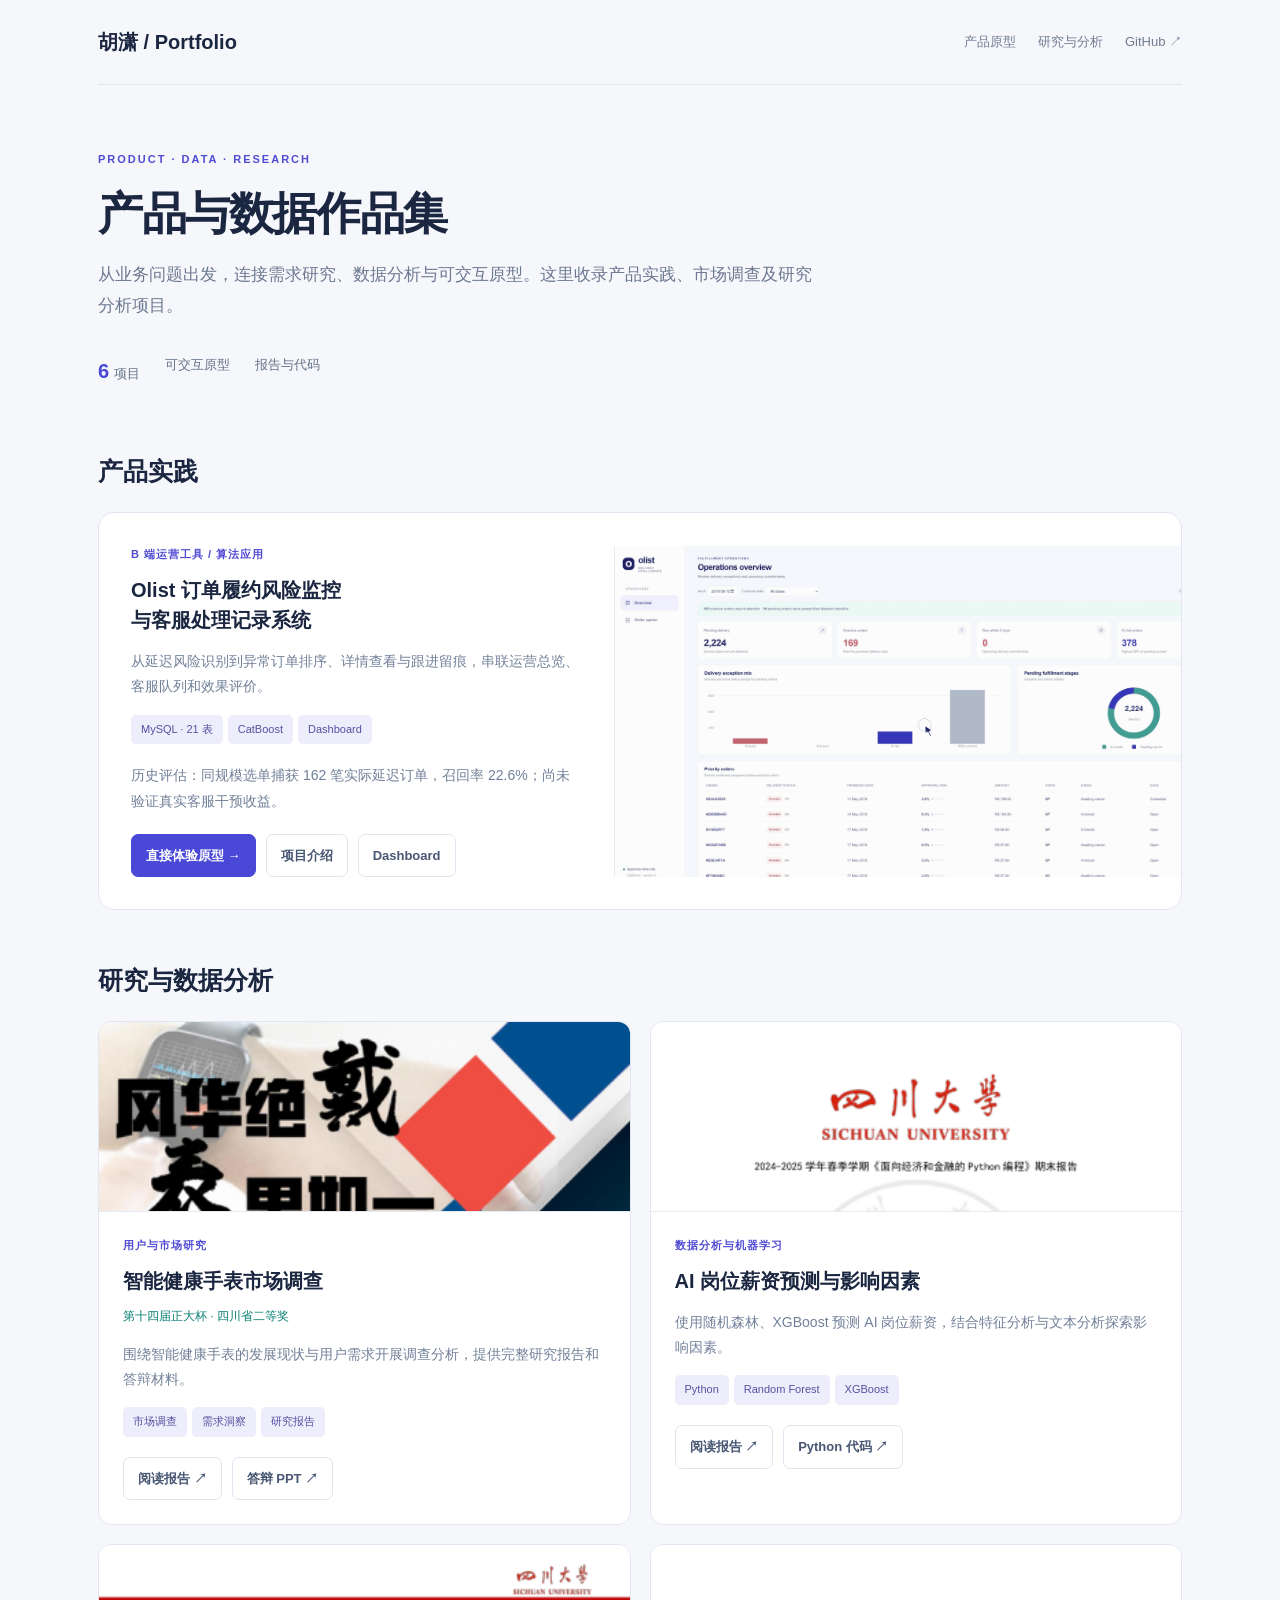
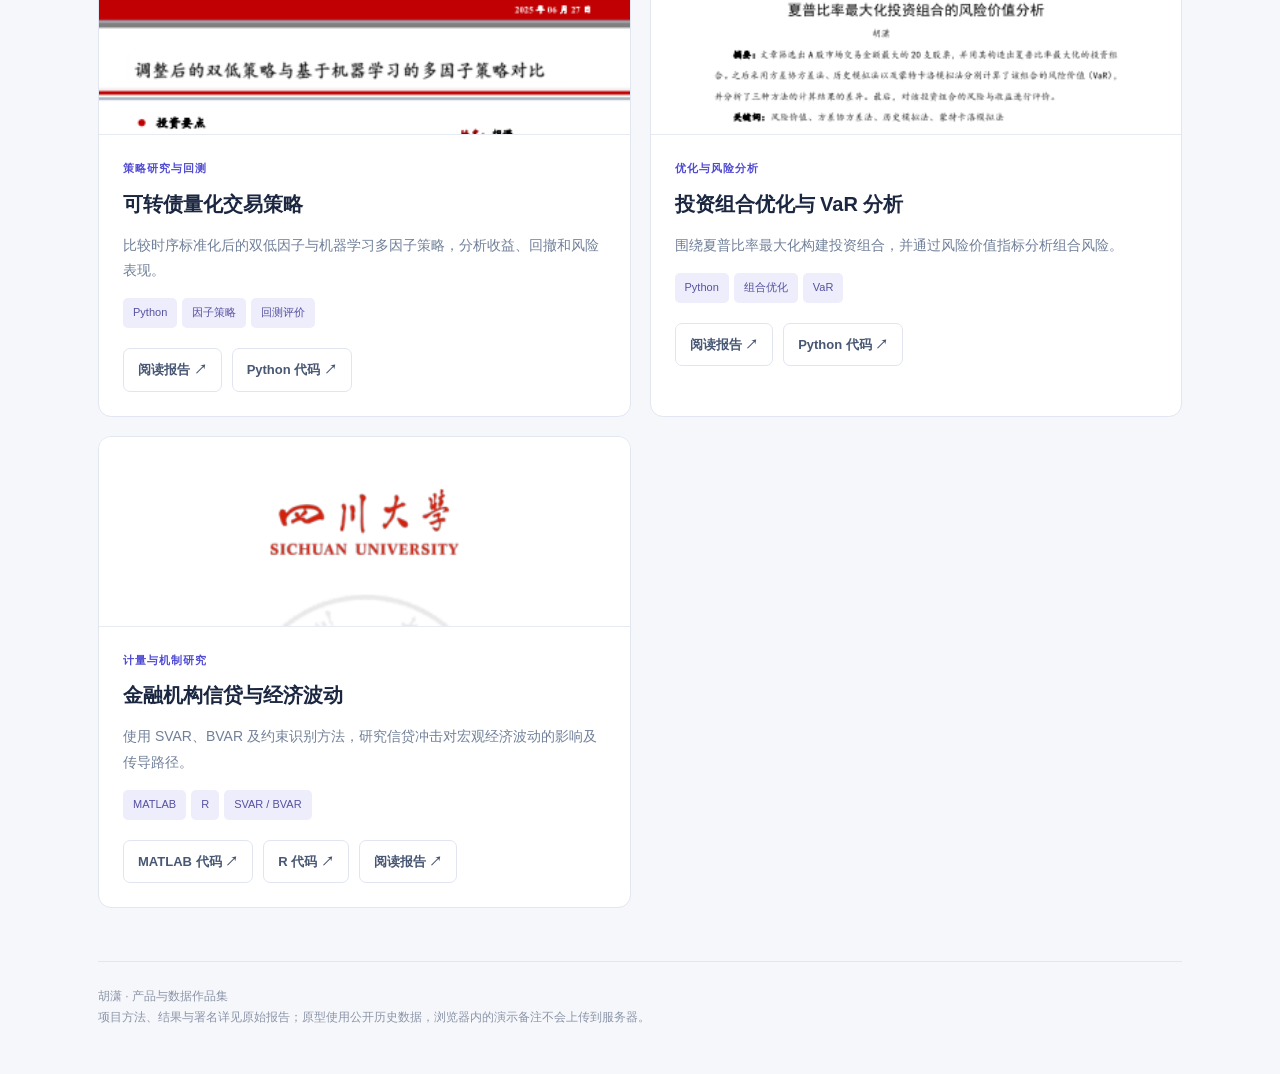
==== index.html @ c1d5568f "Publish product and data portfolio with interactive Olist prototype" ====
<!doctype html><html lang="zh-CN"><head><meta charset="utf-8"><meta name="viewport" content="width=device-width,initial-scale=1"><meta name="description" content="胡潇的产品与数据作品集：Olist 履约监控原型、用户研究、机器学习、策略分析与计量研究。"><title>胡潇｜产品与数据作品集</title><style>*{box-sizing:border-box}html{scroll-behavior:smooth}body{margin:0;background:#f6f7fb;color:#1b2640;font:15px/1.8 -apple-system,BlinkMacSystemFont,"Segoe UI","Microsoft YaHei",sans-serif}a{color:inherit;text-decoration:none}.wrap{max-width:1140px;margin:auto;padding:0 28px}.top{display:flex;justify-content:space-between;align-items:center;padding:24px 0;border-bottom:1px solid #e1e6f1}.brand{font-weight:750;font-size:20px}.top nav{display:flex;gap:22px;font-size:13px;color:#707c92}.hero{padding:65px 0 40px}.eyebrow{color:#504bd3;font-size:11px;letter-spacing:2px;font-weight:750}h1{font-size:45px;line-height:1.3;letter-spacing:-1.4px;margin:15px 0}.hero p{color:#6d7991;max-width:730px;font-size:17px}.pill{font-size:11px;padding:5px 10px;background:#ededfb;border-radius:5px;color:#5751a1;display:inline-block;margin:0 5px 5px 0}.section{padding:20px 0 28px}h2{font-size:25px;margin:0 0 18px}h3{font-size:20px;line-height:1.5;margin:10px 0}.featured{background:white;border:1px solid #e2e6f1;border-radius:16px;overflow:hidden;display:grid;grid-template-columns:1fr 1.1fr;align-items:center}.featured .text{padding:32px}.featured p,.card p{color:#718099;font-size:14px}.featured img{width:100%;display:block;border-left:1px solid #e8ebf2}.actions{display:flex;gap:10px;flex-wrap:wrap;margin-top:20px}.button{display:inline-block;padding:9px 14px;font-size:13px;border-radius:7px;border:1px solid #e1e5ef;background:#fff;color:#485773;font-weight:600}.primary{background:#4a49d7;border-color:#4a49d7;color:white}.button:hover{filter:brightness(.96)}.grid{display:grid;grid-template-columns:repeat(2,1fr);gap:19px}.card{background:white;border:1px solid #e2e6f1;border-radius:13px;overflow:hidden;display:flex;flex-direction:column}.card .body{padding:24px;flex:1}.cover{height:190px;background:#eef0f7;overflow:hidden;border-bottom:1px solid #e6eaf2}.cover img{width:100%;height:100%;object-fit:cover;object-position:top;display:block}.category{font-size:11px;color:#504bd3;font-weight:700;letter-spacing:1px}.award{font-size:12px;color:#087f75}.card .actions{margin-top:15px}.fine{color:#8b95a8;font-size:12px}footer{border-top:1px solid #e1e6f1;margin-top:25px;padding:24px 0 45px;color:#8b95a8;font-size:12px}.project-count{display:flex;gap:25px;color:#647188;font-size:13px;padding-top:15px}.project-count b{color:#4a49d7;font-size:20px;margin-right:5px}@media(max-width:800px){h1{font-size:33px}.hero{padding-top:35px}.featured,.grid{grid-template-columns:1fr}.featured img{border-left:0;border-top:1px solid #e8ebf2}.wrap{padding:0 20px}.featured .text{padding:24px}.cover{height:170px}.top nav{gap:12px}}</style></head><body><div class="wrap"><header class="top"><a class="brand" href="index.html">胡潇 / Portfolio</a><nav><a href="#product">产品原型</a><a href="#research">研究与分析</a><a href="https://github.com/huxiao4118-sudo/product-portfolio">GitHub ↗</a></nav></header><section class="hero"><div class="eyebrow">PRODUCT · DATA · RESEARCH</div><h1>产品与数据作品集</h1><p>从业务问题出发，连接需求研究、数据分析与可交互原型。这里收录产品实践、市场调查及研究分析项目。</p><div class="project-count"><span><b>6</b>项目</span><span>可交互原型</span><span>报告与代码</span></div></section><section class="section" id="product"><h2>产品实践</h2><article class="featured"><div class="text"><div class="category">B 端运营工具 / 算法应用</div><h3>Olist 订单履约风险监控<br>与客服处理记录系统</h3><p>从延迟风险识别到异常订单排序、详情查看与跟进留痕，串联运营总览、客服队列和效果评价。</p><span class="pill">MySQL · 21 表</span><span class="pill">CatBoost</span><span class="pill">Dashboard</span><p class="fine">历史评估：同规模选单捕获 162 笔实际延迟订单，召回率 22.6%；尚未验证真实客服干预收益。</p><div class="actions"><a class="button primary" href="projects/olist/offline_site/operations.html">直接体验原型 →</a><a class="button" href="projects/olist/index.html">项目介绍</a><a class="button" href="projects/olist/offline_site/dashboard.html">Dashboard</a></div></div><a href="projects/olist/offline_site/operations.html"><img src="projects/olist/demos/02_Overview_OrderQueue_HD.gif" alt="Olist 运营总览与客服订单队列演示"></a></article></section><section class="section" id="research"><h2>研究与数据分析</h2><div class="grid"><article class="card"><a class="cover" href="projects/market-research/report.pdf"><img src="projects/market-research/cover.png" alt="智能健康手表市场调查报告封面" loading="lazy"></a><div class="body"><div class="category">用户与市场研究</div><h3>智能健康手表市场调查</h3><div class="award">第十四届正大杯 · 四川省二等奖</div><p>围绕智能健康手表的发展现状与用户需求开展调查分析，提供完整研究报告和答辩材料。</p><span class="pill">市场调查</span><span class="pill">需求洞察</span><span class="pill">研究报告</span><div class="actions"><a class="button" href="projects/market-research/report.pdf">阅读报告 ↗</a><a class="button" href="projects/market-research/presentation.pptx" download>答辩 PPT ↗</a></div></div></article><article class="card"><a class="cover" href="projects/ai-salary/report.pdf"><img src="projects/ai-salary/cover.png" alt="AI 岗位薪资预测与影响因素报告封面" loading="lazy"></a><div class="body"><div class="category">数据分析与机器学习</div><h3>AI 岗位薪资预测与影响因素</h3><p>使用随机森林、XGBoost 预测 AI 岗位薪资，结合特征分析与文本分析探索影响因素。</p><span class="pill">Python</span><span class="pill">Random Forest</span><span class="pill">XGBoost</span><div class="actions"><a class="button" href="projects/ai-salary/report.pdf">阅读报告 ↗</a><a class="button" href="projects/ai-salary/analysis.py" download>Python 代码 ↗</a></div></div></article><article class="card"><a class="cover" href="projects/convertible-bonds/report.pdf"><img src="projects/convertible-bonds/cover.png" alt="可转债量化交易策略报告封面" loading="lazy"></a><div class="body"><div class="category">策略研究与回测</div><h3>可转债量化交易策略</h3><p>比较时序标准化后的双低因子与机器学习多因子策略，分析收益、回撤和风险表现。</p><span class="pill">Python</span><span class="pill">因子策略</span><span class="pill">回测评价</span><div class="actions"><a class="button" href="projects/convertible-bonds/report.pdf">阅读报告 ↗</a><a class="button" href="projects/convertible-bonds/analysis.py" download>Python 代码 ↗</a></div></div></article><article class="card"><a class="cover" href="projects/portfolio-var/report.pdf"><img src="projects/portfolio-var/cover.png" alt="投资组合优化与 VaR 分析报告封面" loading="lazy"></a><div class="body"><div class="category">优化与风险分析</div><h3>投资组合优化与 VaR 分析</h3><p>围绕夏普比率最大化构建投资组合，并通过风险价值指标分析组合风险。</p><span class="pill">Python</span><span class="pill">组合优化</span><span class="pill">VaR</span><div class="actions"><a class="button" href="projects/portfolio-var/report.pdf">阅读报告 ↗</a><a class="button" href="projects/portfolio-var/analysis.py" download>Python 代码 ↗</a></div></div></article><article class="card"><a class="cover" href="projects/credit-research/report.pdf"><img src="projects/credit-research/cover.png" alt="金融机构信贷与经济波动报告封面" loading="lazy"></a><div class="body"><div class="category">计量与机制研究</div><h3>金融机构信贷与经济波动</h3><p>使用 SVAR、BVAR 及约束识别方法，研究信贷冲击对宏观经济波动的影响及传导路径。</p><span class="pill">MATLAB</span><span class="pill">R</span><span class="pill">SVAR / BVAR</span><div class="actions"><a class="button" href="projects/credit-research/analysis.m" download>MATLAB 代码 ↗</a><a class="button" href="projects/credit-research/analysis.r" download>R 代码 ↗</a><a class="button" href="projects/credit-research/report.pdf">阅读报告 ↗</a></div></div></article></div></section><footer>胡潇 · 产品与数据作品集<br>项目方法、结果与署名详见原始报告；原型使用公开历史数据，浏览器内的演示备注不会上传到服务器。</footer></div></body></html>
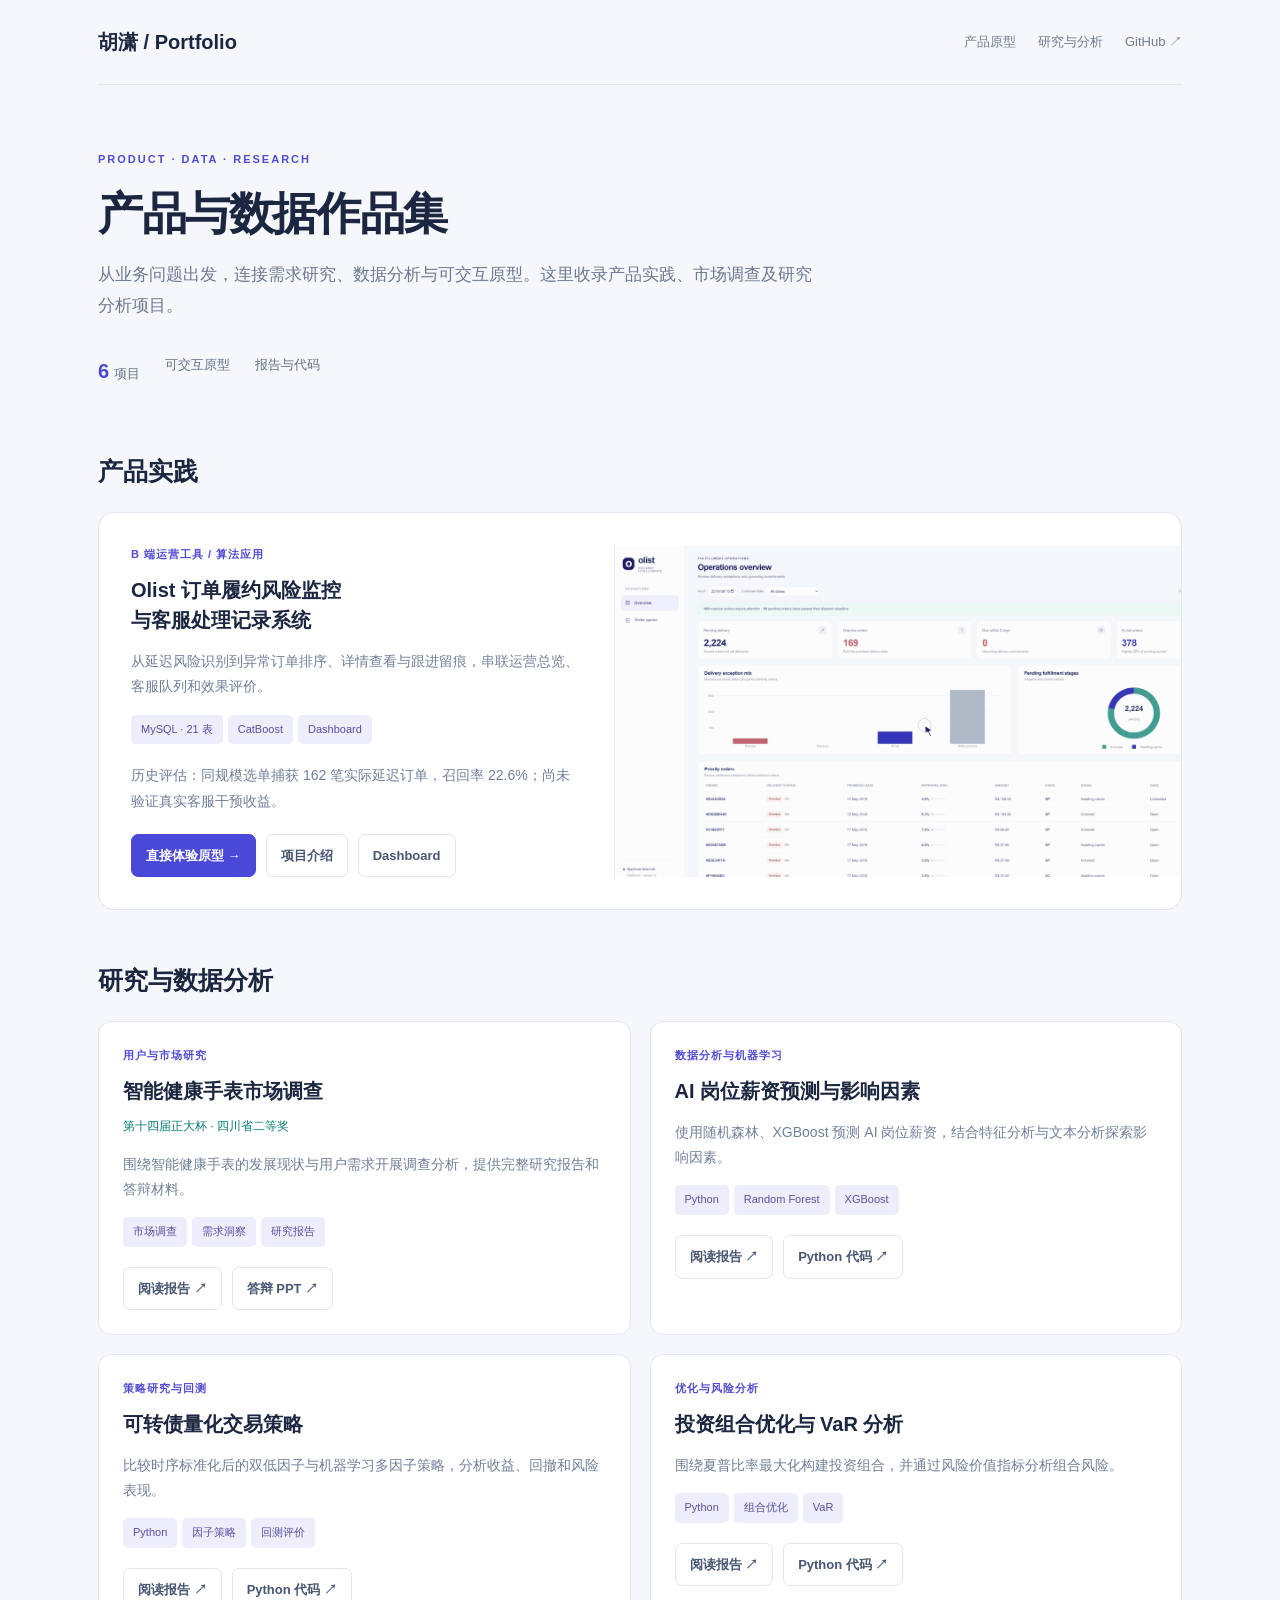
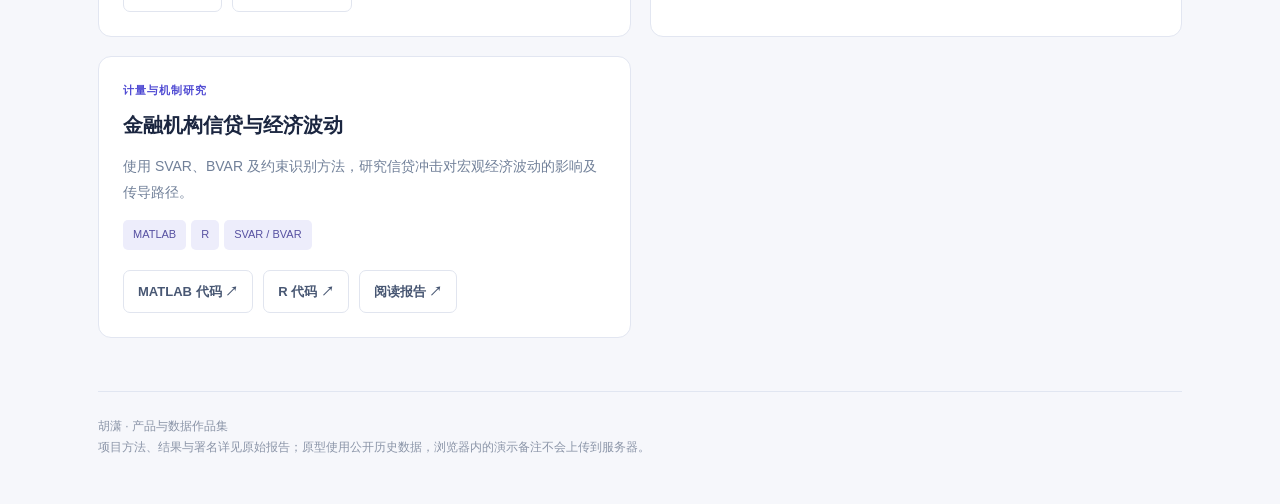
==== commit 6db5ab5a: "Remove report cover thumbnails from portfolio" ====
--- a/index.html
+++ b/index.html
@@ -1 +1 @@
-<!doctype html><html lang="zh-CN"><head><meta charset="utf-8"><meta name="viewport" content="width=device-width,initial-scale=1"><meta name="description" content="胡潇的产品与数据作品集：Olist 履约监控原型、用户研究、机器学习、策略分析与计量研究。"><title>胡潇｜产品与数据作品集</title><style>*{box-sizing:border-box}html{scroll-behavior:smooth}body{margin:0;background:#f6f7fb;color:#1b2640;font:15px/1.8 -apple-system,BlinkMacSystemFont,"Segoe UI","Microsoft YaHei",sans-serif}a{color:inherit;text-decoration:none}.wrap{max-width:1140px;margin:auto;padding:0 28px}.top{display:flex;justify-content:space-between;align-items:center;padding:24px 0;border-bottom:1px solid #e1e6f1}.brand{font-weight:750;font-size:20px}.top nav{display:flex;gap:22px;font-size:13px;color:#707c92}.hero{padding:65px 0 40px}.eyebrow{color:#504bd3;font-size:11px;letter-spacing:2px;font-weight:750}h1{font-size:45px;line-height:1.3;letter-spacing:-1.4px;margin:15px 0}.hero p{color:#6d7991;max-width:730px;font-size:17px}.pill{font-size:11px;padding:5px 10px;background:#ededfb;border-radius:5px;color:#5751a1;display:inline-block;margin:0 5px 5px 0}.section{padding:20px 0 28px}h2{font-size:25px;margin:0 0 18px}h3{font-size:20px;line-height:1.5;margin:10px 0}.featured{background:white;border:1px solid #e2e6f1;border-radius:16px;overflow:hidden;display:grid;grid-template-columns:1fr 1.1fr;align-items:center}.featured .text{padding:32px}.featured p,.card p{color:#718099;font-size:14px}.featured img{width:100%;display:block;border-left:1px solid #e8ebf2}.actions{display:flex;gap:10px;flex-wrap:wrap;margin-top:20px}.button{display:inline-block;padding:9px 14px;font-size:13px;border-radius:7px;border:1px solid #e1e5ef;background:#fff;color:#485773;font-weight:600}.primary{background:#4a49d7;border-color:#4a49d7;color:white}.button:hover{filter:brightness(.96)}.grid{display:grid;grid-template-columns:repeat(2,1fr);gap:19px}.card{background:white;border:1px solid #e2e6f1;border-radius:13px;overflow:hidden;display:flex;flex-direction:column}.card .body{padding:24px;flex:1}.cover{height:190px;background:#eef0f7;overflow:hidden;border-bottom:1px solid #e6eaf2}.cover img{width:100%;height:100%;object-fit:cover;object-position:top;display:block}.category{font-size:11px;color:#504bd3;font-weight:700;letter-spacing:1px}.award{font-size:12px;color:#087f75}.card .actions{margin-top:15px}.fine{color:#8b95a8;font-size:12px}footer{border-top:1px solid #e1e6f1;margin-top:25px;padding:24px 0 45px;color:#8b95a8;font-size:12px}.project-count{display:flex;gap:25px;color:#647188;font-size:13px;padding-top:15px}.project-count b{color:#4a49d7;font-size:20px;margin-right:5px}@media(max-width:800px){h1{font-size:33px}.hero{padding-top:35px}.featured,.grid{grid-template-columns:1fr}.featured img{border-left:0;border-top:1px solid #e8ebf2}.wrap{padding:0 20px}.featured .text{padding:24px}.cover{height:170px}.top nav{gap:12px}}</style></head><body><div class="wrap"><header class="top"><a class="brand" href="index.html">胡潇 / Portfolio</a><nav><a href="#product">产品原型</a><a href="#research">研究与分析</a><a href="https://github.com/huxiao4118-sudo/product-portfolio">GitHub ↗</a></nav></header><section class="hero"><div class="eyebrow">PRODUCT · DATA · RESEARCH</div><h1>产品与数据作品集</h1><p>从业务问题出发，连接需求研究、数据分析与可交互原型。这里收录产品实践、市场调查及研究分析项目。</p><div class="project-count"><span><b>6</b>项目</span><span>可交互原型</span><span>报告与代码</span></div></section><section class="section" id="product"><h2>产品实践</h2><article class="featured"><div class="text"><div class="category">B 端运营工具 / 算法应用</div><h3>Olist 订单履约风险监控<br>与客服处理记录系统</h3><p>从延迟风险识别到异常订单排序、详情查看与跟进留痕，串联运营总览、客服队列和效果评价。</p><span class="pill">MySQL · 21 表</span><span class="pill">CatBoost</span><span class="pill">Dashboard</span><p class="fine">历史评估：同规模选单捕获 162 笔实际延迟订单，召回率 22.6%；尚未验证真实客服干预收益。</p><div class="actions"><a class="button primary" href="projects/olist/offline_site/operations.html">直接体验原型 →</a><a class="button" href="projects/olist/index.html">项目介绍</a><a class="button" href="projects/olist/offline_site/dashboard.html">Dashboard</a></div></div><a href="projects/olist/offline_site/operations.html"><img src="projects/olist/demos/02_Overview_OrderQueue_HD.gif" alt="Olist 运营总览与客服订单队列演示"></a></article></section><section class="section" id="research"><h2>研究与数据分析</h2><div class="grid"><article class="card"><a class="cover" href="projects/market-research/report.pdf"><img src="projects/market-research/cover.png" alt="智能健康手表市场调查报告封面" loading="lazy"></a><div class="body"><div class="category">用户与市场研究</div><h3>智能健康手表市场调查</h3><div class="award">第十四届正大杯 · 四川省二等奖</div><p>围绕智能健康手表的发展现状与用户需求开展调查分析，提供完整研究报告和答辩材料。</p><span class="pill">市场调查</span><span class="pill">需求洞察</span><span class="pill">研究报告</span><div class="actions"><a class="button" href="projects/market-research/report.pdf">阅读报告 ↗</a><a class="button" href="projects/market-research/presentation.pptx" download>答辩 PPT ↗</a></div></div></article><article class="card"><a class="cover" href="projects/ai-salary/report.pdf"><img src="projects/ai-salary/cover.png" alt="AI 岗位薪资预测与影响因素报告封面" loading="lazy"></a><div class="body"><div class="category">数据分析与机器学习</div><h3>AI 岗位薪资预测与影响因素</h3><p>使用随机森林、XGBoost 预测 AI 岗位薪资，结合特征分析与文本分析探索影响因素。</p><span class="pill">Python</span><span class="pill">Random Forest</span><span class="pill">XGBoost</span><div class="actions"><a class="button" href="projects/ai-salary/report.pdf">阅读报告 ↗</a><a class="button" href="projects/ai-salary/analysis.py" download>Python 代码 ↗</a></div></div></article><article class="card"><a class="cover" href="projects/convertible-bonds/report.pdf"><img src="projects/convertible-bonds/cover.png" alt="可转债量化交易策略报告封面" loading="lazy"></a><div class="body"><div class="category">策略研究与回测</div><h3>可转债量化交易策略</h3><p>比较时序标准化后的双低因子与机器学习多因子策略，分析收益、回撤和风险表现。</p><span class="pill">Python</span><span class="pill">因子策略</span><span class="pill">回测评价</span><div class="actions"><a class="button" href="projects/convertible-bonds/report.pdf">阅读报告 ↗</a><a class="button" href="projects/convertible-bonds/analysis.py" download>Python 代码 ↗</a></div></div></article><article class="card"><a class="cover" href="projects/portfolio-var/report.pdf"><img src="projects/portfolio-var/cover.png" alt="投资组合优化与 VaR 分析报告封面" loading="lazy"></a><div class="body"><div class="category">优化与风险分析</div><h3>投资组合优化与 VaR 分析</h3><p>围绕夏普比率最大化构建投资组合，并通过风险价值指标分析组合风险。</p><span class="pill">Python</span><span class="pill">组合优化</span><span class="pill">VaR</span><div class="actions"><a class="button" href="projects/portfolio-var/report.pdf">阅读报告 ↗</a><a class="button" href="projects/portfolio-var/analysis.py" download>Python 代码 ↗</a></div></div></article><article class="card"><a class="cover" href="projects/credit-research/report.pdf"><img src="projects/credit-research/cover.png" alt="金融机构信贷与经济波动报告封面" loading="lazy"></a><div class="body"><div class="category">计量与机制研究</div><h3>金融机构信贷与经济波动</h3><p>使用 SVAR、BVAR 及约束识别方法，研究信贷冲击对宏观经济波动的影响及传导路径。</p><span class="pill">MATLAB</span><span class="pill">R</span><span class="pill">SVAR / BVAR</span><div class="actions"><a class="button" href="projects/credit-research/analysis.m" download>MATLAB 代码 ↗</a><a class="button" href="projects/credit-research/analysis.r" download>R 代码 ↗</a><a class="button" href="projects/credit-research/report.pdf">阅读报告 ↗</a></div></div></article></div></section><footer>胡潇 · 产品与数据作品集<br>项目方法、结果与署名详见原始报告；原型使用公开历史数据，浏览器内的演示备注不会上传到服务器。</footer></div></body></html>+<!doctype html><html lang="zh-CN"><head><meta charset="utf-8"><meta name="viewport" content="width=device-width,initial-scale=1"><meta name="description" content="胡潇的产品与数据作品集：Olist 履约监控原型、用户研究、机器学习、策略分析与计量研究。"><title>胡潇｜产品与数据作品集</title><style>*{box-sizing:border-box}html{scroll-behavior:smooth}body{margin:0;background:#f6f7fb;color:#1b2640;font:15px/1.8 -apple-system,BlinkMacSystemFont,"Segoe UI","Microsoft YaHei",sans-serif}a{color:inherit;text-decoration:none}.wrap{max-width:1140px;margin:auto;padding:0 28px}.top{display:flex;justify-content:space-between;align-items:center;padding:24px 0;border-bottom:1px solid #e1e6f1}.brand{font-weight:750;font-size:20px}.top nav{display:flex;gap:22px;font-size:13px;color:#707c92}.hero{padding:65px 0 40px}.eyebrow{color:#504bd3;font-size:11px;letter-spacing:2px;font-weight:750}h1{font-size:45px;line-height:1.3;letter-spacing:-1.4px;margin:15px 0}.hero p{color:#6d7991;max-width:730px;font-size:17px}.pill{font-size:11px;padding:5px 10px;background:#ededfb;border-radius:5px;color:#5751a1;display:inline-block;margin:0 5px 5px 0}.section{padding:20px 0 28px}h2{font-size:25px;margin:0 0 18px}h3{font-size:20px;line-height:1.5;margin:10px 0}.featured{background:white;border:1px solid #e2e6f1;border-radius:16px;overflow:hidden;display:grid;grid-template-columns:1fr 1.1fr;align-items:center}.featured .text{padding:32px}.featured p,.card p{color:#718099;font-size:14px}.featured img{width:100%;display:block;border-left:1px solid #e8ebf2}.actions{display:flex;gap:10px;flex-wrap:wrap;margin-top:20px}.button{display:inline-block;padding:9px 14px;font-size:13px;border-radius:7px;border:1px solid #e1e5ef;background:#fff;color:#485773;font-weight:600}.primary{background:#4a49d7;border-color:#4a49d7;color:white}.button:hover{filter:brightness(.96)}.grid{display:grid;grid-template-columns:repeat(2,1fr);gap:19px}.card{background:white;border:1px solid #e2e6f1;border-radius:13px;overflow:hidden;display:flex;flex-direction:column}.card .body{padding:24px;flex:1}.category{font-size:11px;color:#504bd3;font-weight:700;letter-spacing:1px}.award{font-size:12px;color:#087f75}.card .actions{margin-top:15px}.fine{color:#8b95a8;font-size:12px}footer{border-top:1px solid #e1e6f1;margin-top:25px;padding:24px 0 45px;color:#8b95a8;font-size:12px}.project-count{display:flex;gap:25px;color:#647188;font-size:13px;padding-top:15px}.project-count b{color:#4a49d7;font-size:20px;margin-right:5px}@media(max-width:800px){h1{font-size:33px}.hero{padding-top:35px}.featured,.grid{grid-template-columns:1fr}.featured img{border-left:0;border-top:1px solid #e8ebf2}.wrap{padding:0 20px}.featured .text{padding:24px}.top nav{gap:12px}}</style></head><body><div class="wrap"><header class="top"><a class="brand" href="index.html">胡潇 / Portfolio</a><nav><a href="#product">产品原型</a><a href="#research">研究与分析</a><a href="https://github.com/huxiao4118-sudo/product-portfolio">GitHub ↗</a></nav></header><section class="hero"><div class="eyebrow">PRODUCT · DATA · RESEARCH</div><h1>产品与数据作品集</h1><p>从业务问题出发，连接需求研究、数据分析与可交互原型。这里收录产品实践、市场调查及研究分析项目。</p><div class="project-count"><span><b>6</b>项目</span><span>可交互原型</span><span>报告与代码</span></div></section><section class="section" id="product"><h2>产品实践</h2><article class="featured"><div class="text"><div class="category">B 端运营工具 / 算法应用</div><h3>Olist 订单履约风险监控<br>与客服处理记录系统</h3><p>从延迟风险识别到异常订单排序、详情查看与跟进留痕，串联运营总览、客服队列和效果评价。</p><span class="pill">MySQL · 21 表</span><span class="pill">CatBoost</span><span class="pill">Dashboard</span><p class="fine">历史评估：同规模选单捕获 162 笔实际延迟订单，召回率 22.6%；尚未验证真实客服干预收益。</p><div class="actions"><a class="button primary" href="projects/olist/offline_site/operations.html">直接体验原型 →</a><a class="button" href="projects/olist/index.html">项目介绍</a><a class="button" href="projects/olist/offline_site/dashboard.html">Dashboard</a></div></div><a href="projects/olist/offline_site/operations.html"><img src="projects/olist/demos/02_Overview_OrderQueue_HD.gif" alt="Olist 运营总览与客服订单队列演示"></a></article></section><section class="section" id="research"><h2>研究与数据分析</h2><div class="grid"><article class="card"><div class="body"><div class="category">用户与市场研究</div><h3>智能健康手表市场调查</h3><div class="award">第十四届正大杯 · 四川省二等奖</div><p>围绕智能健康手表的发展现状与用户需求开展调查分析，提供完整研究报告和答辩材料。</p><span class="pill">市场调查</span><span class="pill">需求洞察</span><span class="pill">研究报告</span><div class="actions"><a class="button" href="projects/market-research/report.pdf">阅读报告 ↗</a><a class="button" href="projects/market-research/presentation.pptx" download>答辩 PPT ↗</a></div></div></article><article class="card"><div class="body"><div class="category">数据分析与机器学习</div><h3>AI 岗位薪资预测与影响因素</h3><p>使用随机森林、XGBoost 预测 AI 岗位薪资，结合特征分析与文本分析探索影响因素。</p><span class="pill">Python</span><span class="pill">Random Forest</span><span class="pill">XGBoost</span><div class="actions"><a class="button" href="projects/ai-salary/report.pdf">阅读报告 ↗</a><a class="button" href="projects/ai-salary/analysis.py" download>Python 代码 ↗</a></div></div></article><article class="card"><div class="body"><div class="category">策略研究与回测</div><h3>可转债量化交易策略</h3><p>比较时序标准化后的双低因子与机器学习多因子策略，分析收益、回撤和风险表现。</p><span class="pill">Python</span><span class="pill">因子策略</span><span class="pill">回测评价</span><div class="actions"><a class="button" href="projects/convertible-bonds/report.pdf">阅读报告 ↗</a><a class="button" href="projects/convertible-bonds/analysis.py" download>Python 代码 ↗</a></div></div></article><article class="card"><div class="body"><div class="category">优化与风险分析</div><h3>投资组合优化与 VaR 分析</h3><p>围绕夏普比率最大化构建投资组合，并通过风险价值指标分析组合风险。</p><span class="pill">Python</span><span class="pill">组合优化</span><span class="pill">VaR</span><div class="actions"><a class="button" href="projects/portfolio-var/report.pdf">阅读报告 ↗</a><a class="button" href="projects/portfolio-var/analysis.py" download>Python 代码 ↗</a></div></div></article><article class="card"><div class="body"><div class="category">计量与机制研究</div><h3>金融机构信贷与经济波动</h3><p>使用 SVAR、BVAR 及约束识别方法，研究信贷冲击对宏观经济波动的影响及传导路径。</p><span class="pill">MATLAB</span><span class="pill">R</span><span class="pill">SVAR / BVAR</span><div class="actions"><a class="button" href="projects/credit-research/analysis.m" download>MATLAB 代码 ↗</a><a class="button" href="projects/credit-research/analysis.r" download>R 代码 ↗</a><a class="button" href="projects/credit-research/report.pdf">阅读报告 ↗</a></div></div></article></div></section><footer>胡潇 · 产品与数据作品集<br>项目方法、结果与署名详见原始报告；原型使用公开历史数据，浏览器内的演示备注不会上传到服务器。</footer></div></body></html>
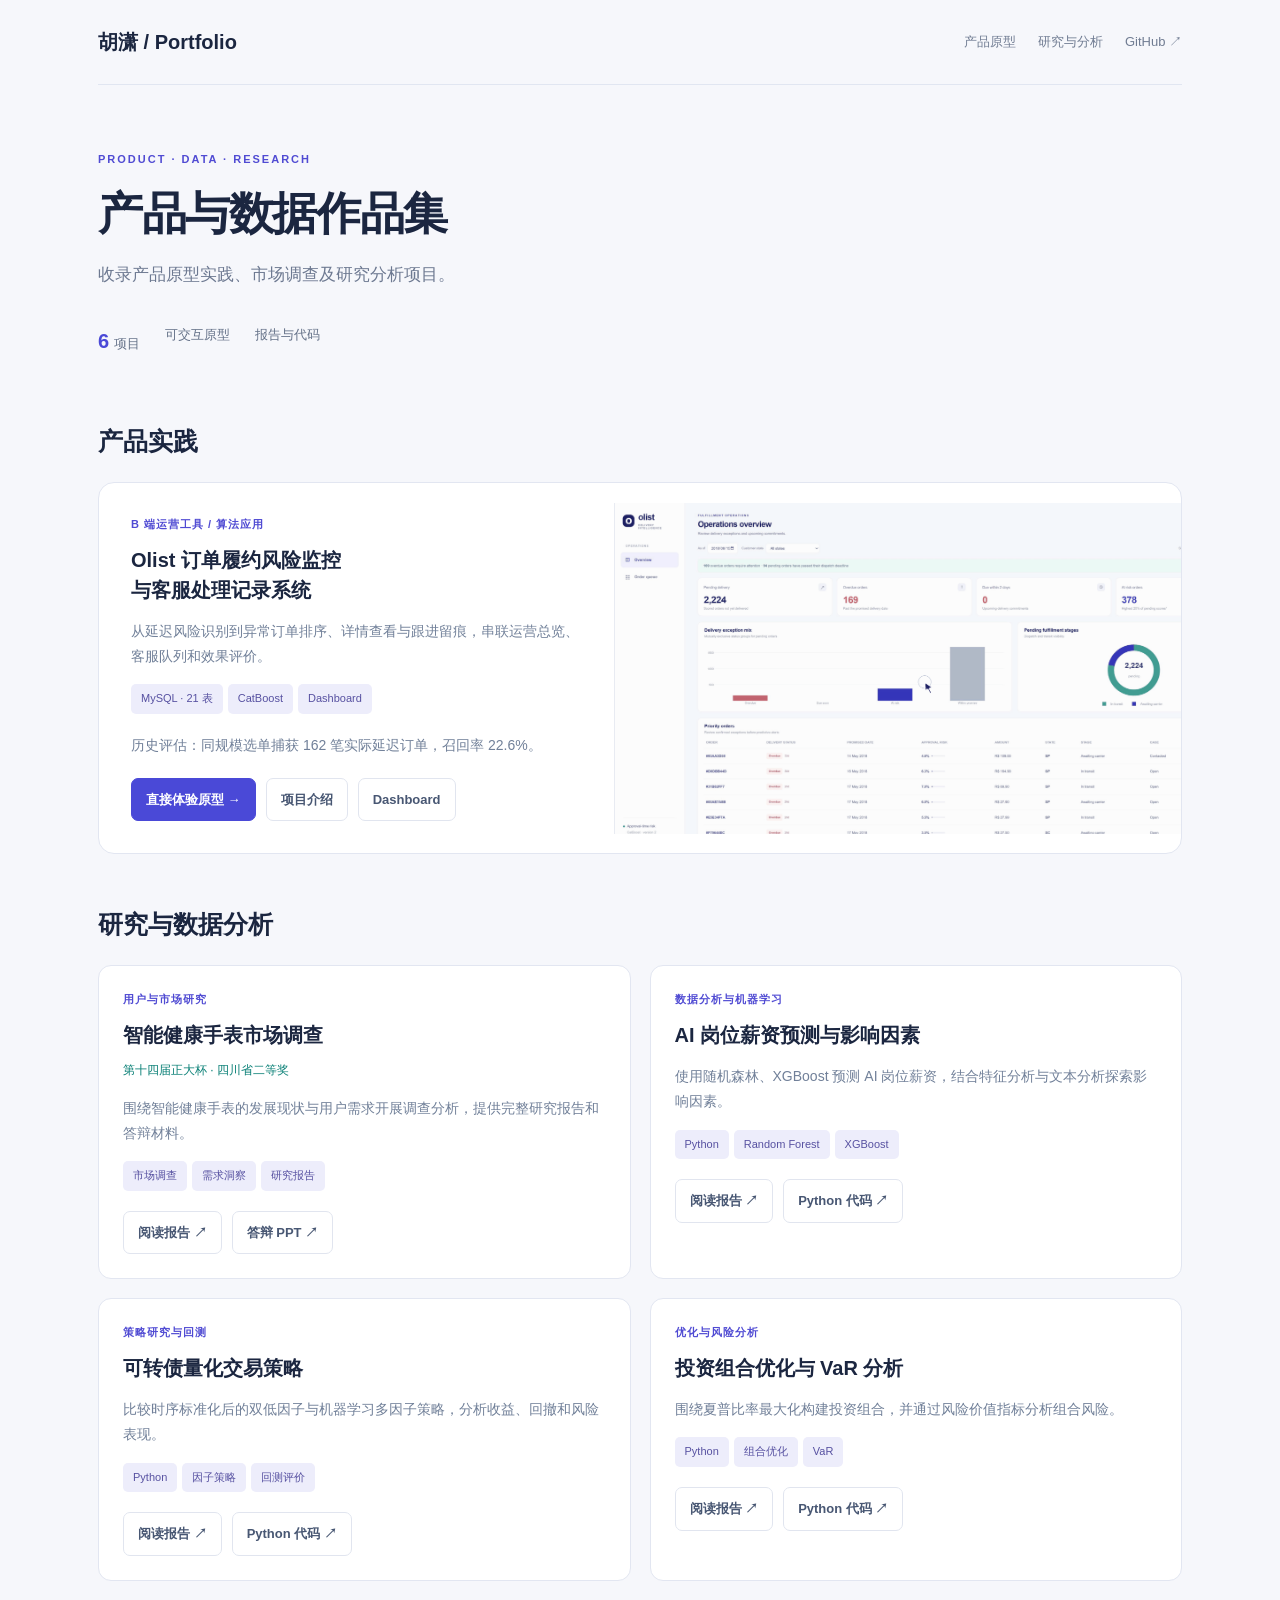
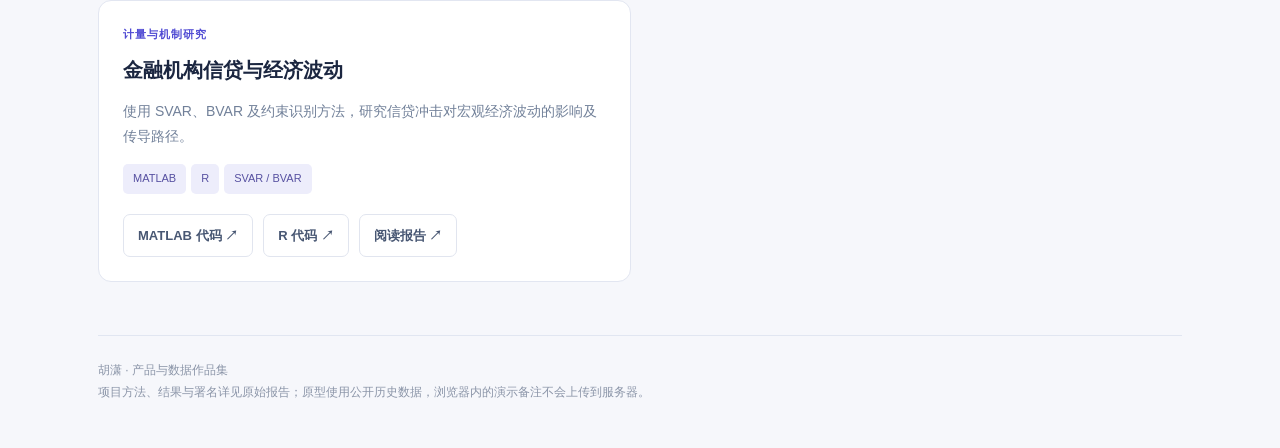
==== commit 397e3a03: "Update index.html" ====
--- a/index.html
+++ b/index.html
@@ -1 +1 @@
-<!doctype html><html lang="zh-CN"><head><meta charset="utf-8"><meta name="viewport" content="width=device-width,initial-scale=1"><meta name="description" content="胡潇的产品与数据作品集：Olist 履约监控原型、用户研究、机器学习、策略分析与计量研究。"><title>胡潇｜产品与数据作品集</title><style>*{box-sizing:border-box}html{scroll-behavior:smooth}body{margin:0;background:#f6f7fb;color:#1b2640;font:15px/1.8 -apple-system,BlinkMacSystemFont,"Segoe UI","Microsoft YaHei",sans-serif}a{color:inherit;text-decoration:none}.wrap{max-width:1140px;margin:auto;padding:0 28px}.top{display:flex;justify-content:space-between;align-items:center;padding:24px 0;border-bottom:1px solid #e1e6f1}.brand{font-weight:750;font-size:20px}.top nav{display:flex;gap:22px;font-size:13px;color:#707c92}.hero{padding:65px 0 40px}.eyebrow{color:#504bd3;font-size:11px;letter-spacing:2px;font-weight:750}h1{font-size:45px;line-height:1.3;letter-spacing:-1.4px;margin:15px 0}.hero p{color:#6d7991;max-width:730px;font-size:17px}.pill{font-size:11px;padding:5px 10px;background:#ededfb;border-radius:5px;color:#5751a1;display:inline-block;margin:0 5px 5px 0}.section{padding:20px 0 28px}h2{font-size:25px;margin:0 0 18px}h3{font-size:20px;line-height:1.5;margin:10px 0}.featured{background:white;border:1px solid #e2e6f1;border-radius:16px;overflow:hidden;display:grid;grid-template-columns:1fr 1.1fr;align-items:center}.featured .text{padding:32px}.featured p,.card p{color:#718099;font-size:14px}.featured img{width:100%;display:block;border-left:1px solid #e8ebf2}.actions{display:flex;gap:10px;flex-wrap:wrap;margin-top:20px}.button{display:inline-block;padding:9px 14px;font-size:13px;border-radius:7px;border:1px solid #e1e5ef;background:#fff;color:#485773;font-weight:600}.primary{background:#4a49d7;border-color:#4a49d7;color:white}.button:hover{filter:brightness(.96)}.grid{display:grid;grid-template-columns:repeat(2,1fr);gap:19px}.card{background:white;border:1px solid #e2e6f1;border-radius:13px;overflow:hidden;display:flex;flex-direction:column}.card .body{padding:24px;flex:1}.category{font-size:11px;color:#504bd3;font-weight:700;letter-spacing:1px}.award{font-size:12px;color:#087f75}.card .actions{margin-top:15px}.fine{color:#8b95a8;font-size:12px}footer{border-top:1px solid #e1e6f1;margin-top:25px;padding:24px 0 45px;color:#8b95a8;font-size:12px}.project-count{display:flex;gap:25px;color:#647188;font-size:13px;padding-top:15px}.project-count b{color:#4a49d7;font-size:20px;margin-right:5px}@media(max-width:800px){h1{font-size:33px}.hero{padding-top:35px}.featured,.grid{grid-template-columns:1fr}.featured img{border-left:0;border-top:1px solid #e8ebf2}.wrap{padding:0 20px}.featured .text{padding:24px}.top nav{gap:12px}}</style></head><body><div class="wrap"><header class="top"><a class="brand" href="index.html">胡潇 / Portfolio</a><nav><a href="#product">产品原型</a><a href="#research">研究与分析</a><a href="https://github.com/huxiao4118-sudo/product-portfolio">GitHub ↗</a></nav></header><section class="hero"><div class="eyebrow">PRODUCT · DATA · RESEARCH</div><h1>产品与数据作品集</h1><p>从业务问题出发，连接需求研究、数据分析与可交互原型。这里收录产品实践、市场调查及研究分析项目。</p><div class="project-count"><span><b>6</b>项目</span><span>可交互原型</span><span>报告与代码</span></div></section><section class="section" id="product"><h2>产品实践</h2><article class="featured"><div class="text"><div class="category">B 端运营工具 / 算法应用</div><h3>Olist 订单履约风险监控<br>与客服处理记录系统</h3><p>从延迟风险识别到异常订单排序、详情查看与跟进留痕，串联运营总览、客服队列和效果评价。</p><span class="pill">MySQL · 21 表</span><span class="pill">CatBoost</span><span class="pill">Dashboard</span><p class="fine">历史评估：同规模选单捕获 162 笔实际延迟订单，召回率 22.6%；尚未验证真实客服干预收益。</p><div class="actions"><a class="button primary" href="projects/olist/offline_site/operations.html">直接体验原型 →</a><a class="button" href="projects/olist/index.html">项目介绍</a><a class="button" href="projects/olist/offline_site/dashboard.html">Dashboard</a></div></div><a href="projects/olist/offline_site/operations.html"><img src="projects/olist/demos/02_Overview_OrderQueue_HD.gif" alt="Olist 运营总览与客服订单队列演示"></a></article></section><section class="section" id="research"><h2>研究与数据分析</h2><div class="grid"><article class="card"><div class="body"><div class="category">用户与市场研究</div><h3>智能健康手表市场调查</h3><div class="award">第十四届正大杯 · 四川省二等奖</div><p>围绕智能健康手表的发展现状与用户需求开展调查分析，提供完整研究报告和答辩材料。</p><span class="pill">市场调查</span><span class="pill">需求洞察</span><span class="pill">研究报告</span><div class="actions"><a class="button" href="projects/market-research/report.pdf">阅读报告 ↗</a><a class="button" href="projects/market-research/presentation.pptx" download>答辩 PPT ↗</a></div></div></article><article class="card"><div class="body"><div class="category">数据分析与机器学习</div><h3>AI 岗位薪资预测与影响因素</h3><p>使用随机森林、XGBoost 预测 AI 岗位薪资，结合特征分析与文本分析探索影响因素。</p><span class="pill">Python</span><span class="pill">Random Forest</span><span class="pill">XGBoost</span><div class="actions"><a class="button" href="projects/ai-salary/report.pdf">阅读报告 ↗</a><a class="button" href="projects/ai-salary/analysis.py" download>Python 代码 ↗</a></div></div></article><article class="card"><div class="body"><div class="category">策略研究与回测</div><h3>可转债量化交易策略</h3><p>比较时序标准化后的双低因子与机器学习多因子策略，分析收益、回撤和风险表现。</p><span class="pill">Python</span><span class="pill">因子策略</span><span class="pill">回测评价</span><div class="actions"><a class="button" href="projects/convertible-bonds/report.pdf">阅读报告 ↗</a><a class="button" href="projects/convertible-bonds/analysis.py" download>Python 代码 ↗</a></div></div></article><article class="card"><div class="body"><div class="category">优化与风险分析</div><h3>投资组合优化与 VaR 分析</h3><p>围绕夏普比率最大化构建投资组合，并通过风险价值指标分析组合风险。</p><span class="pill">Python</span><span class="pill">组合优化</span><span class="pill">VaR</span><div class="actions"><a class="button" href="projects/portfolio-var/report.pdf">阅读报告 ↗</a><a class="button" href="projects/portfolio-var/analysis.py" download>Python 代码 ↗</a></div></div></article><article class="card"><div class="body"><div class="category">计量与机制研究</div><h3>金融机构信贷与经济波动</h3><p>使用 SVAR、BVAR 及约束识别方法，研究信贷冲击对宏观经济波动的影响及传导路径。</p><span class="pill">MATLAB</span><span class="pill">R</span><span class="pill">SVAR / BVAR</span><div class="actions"><a class="button" href="projects/credit-research/analysis.m" download>MATLAB 代码 ↗</a><a class="button" href="projects/credit-research/analysis.r" download>R 代码 ↗</a><a class="button" href="projects/credit-research/report.pdf">阅读报告 ↗</a></div></div></article></div></section><footer>胡潇 · 产品与数据作品集<br>项目方法、结果与署名详见原始报告；原型使用公开历史数据，浏览器内的演示备注不会上传到服务器。</footer></div></body></html>+<!doctype html><html lang="zh-CN"><head><meta charset="utf-8"><meta name="viewport" content="width=device-width,initial-scale=1"><meta name="description" content="胡潇的产品与数据作品集：Olist 履约监控原型、用户研究、机器学习、策略分析与计量研究。"><title>胡潇｜产品与数据作品集</title><style>*{box-sizing:border-box}html{scroll-behavior:smooth}body{margin:0;background:#f6f7fb;color:#1b2640;font:15px/1.8 -apple-system,BlinkMacSystemFont,"Segoe UI","Microsoft YaHei",sans-serif}a{color:inherit;text-decoration:none}.wrap{max-width:1140px;margin:auto;padding:0 28px}.top{display:flex;justify-content:space-between;align-items:center;padding:24px 0;border-bottom:1px solid #e1e6f1}.brand{font-weight:750;font-size:20px}.top nav{display:flex;gap:22px;font-size:13px;color:#707c92}.hero{padding:65px 0 40px}.eyebrow{color:#504bd3;font-size:11px;letter-spacing:2px;font-weight:750}h1{font-size:45px;line-height:1.3;letter-spacing:-1.4px;margin:15px 0}.hero p{color:#6d7991;max-width:730px;font-size:17px}.pill{font-size:11px;padding:5px 10px;background:#ededfb;border-radius:5px;color:#5751a1;display:inline-block;margin:0 5px 5px 0}.section{padding:20px 0 28px}h2{font-size:25px;margin:0 0 18px}h3{font-size:20px;line-height:1.5;margin:10px 0}.featured{background:white;border:1px solid #e2e6f1;border-radius:16px;overflow:hidden;display:grid;grid-template-columns:1fr 1.1fr;align-items:center}.featured .text{padding:32px}.featured p,.card p{color:#718099;font-size:14px}.featured img{width:100%;display:block;border-left:1px solid #e8ebf2}.actions{display:flex;gap:10px;flex-wrap:wrap;margin-top:20px}.button{display:inline-block;padding:9px 14px;font-size:13px;border-radius:7px;border:1px solid #e1e5ef;background:#fff;color:#485773;font-weight:600}.primary{background:#4a49d7;border-color:#4a49d7;color:white}.button:hover{filter:brightness(.96)}.grid{display:grid;grid-template-columns:repeat(2,1fr);gap:19px}.card{background:white;border:1px solid #e2e6f1;border-radius:13px;overflow:hidden;display:flex;flex-direction:column}.card .body{padding:24px;flex:1}.category{font-size:11px;color:#504bd3;font-weight:700;letter-spacing:1px}.award{font-size:12px;color:#087f75}.card .actions{margin-top:15px}.fine{color:#8b95a8;font-size:12px}footer{border-top:1px solid #e1e6f1;margin-top:25px;padding:24px 0 45px;color:#8b95a8;font-size:12px}.project-count{display:flex;gap:25px;color:#647188;font-size:13px;padding-top:15px}.project-count b{color:#4a49d7;font-size:20px;margin-right:5px}@media(max-width:800px){h1{font-size:33px}.hero{padding-top:35px}.featured,.grid{grid-template-columns:1fr}.featured img{border-left:0;border-top:1px solid #e8ebf2}.wrap{padding:0 20px}.featured .text{padding:24px}.top nav{gap:12px}}</style></head><body><div class="wrap"><header class="top"><a class="brand" href="index.html">胡潇 / Portfolio</a><nav><a href="#product">产品原型</a><a href="#research">研究与分析</a><a href="https://github.com/huxiao4118-sudo/product-portfolio">GitHub ↗</a></nav></header><section class="hero"><div class="eyebrow">PRODUCT · DATA · RESEARCH</div><h1>产品与数据作品集</h1><p>收录产品原型实践、市场调查及研究分析项目。</p><div class="project-count"><span><b>6</b>项目</span><span>可交互原型</span><span>报告与代码</span></div></section><section class="section" id="product"><h2>产品实践</h2><article class="featured"><div class="text"><div class="category">B 端运营工具 / 算法应用</div><h3>Olist 订单履约风险监控<br>与客服处理记录系统</h3><p>从延迟风险识别到异常订单排序、详情查看与跟进留痕，串联运营总览、客服队列和效果评价。</p><span class="pill">MySQL · 21 表</span><span class="pill">CatBoost</span><span class="pill">Dashboard</span><p class="fine">历史评估：同规模选单捕获 162 笔实际延迟订单，召回率 22.6%。</p><div class="actions"><a class="button primary" href="projects/olist/offline_site/operations.html">直接体验原型 →</a><a class="button" href="projects/olist/index.html">项目介绍</a><a class="button" href="projects/olist/offline_site/dashboard.html">Dashboard</a></div></div><a href="projects/olist/offline_site/operations.html"><img src="projects/olist/demos/02_Overview_OrderQueue_HD.gif" alt="Olist 运营总览与客服订单队列演示"></a></article></section><section class="section" id="research"><h2>研究与数据分析</h2><div class="grid"><article class="card"><div class="body"><div class="category">用户与市场研究</div><h3>智能健康手表市场调查</h3><div class="award">第十四届正大杯 · 四川省二等奖</div><p>围绕智能健康手表的发展现状与用户需求开展调查分析，提供完整研究报告和答辩材料。</p><span class="pill">市场调查</span><span class="pill">需求洞察</span><span class="pill">研究报告</span><div class="actions"><a class="button" href="projects/market-research/report.pdf">阅读报告 ↗</a><a class="button" href="projects/market-research/presentation.pptx" download>答辩 PPT ↗</a></div></div></article><article class="card"><div class="body"><div class="category">数据分析与机器学习</div><h3>AI 岗位薪资预测与影响因素</h3><p>使用随机森林、XGBoost 预测 AI 岗位薪资，结合特征分析与文本分析探索影响因素。</p><span class="pill">Python</span><span class="pill">Random Forest</span><span class="pill">XGBoost</span><div class="actions"><a class="button" href="projects/ai-salary/report.pdf">阅读报告 ↗</a><a class="button" href="projects/ai-salary/analysis.py" download>Python 代码 ↗</a></div></div></article><article class="card"><div class="body"><div class="category">策略研究与回测</div><h3>可转债量化交易策略</h3><p>比较时序标准化后的双低因子与机器学习多因子策略，分析收益、回撤和风险表现。</p><span class="pill">Python</span><span class="pill">因子策略</span><span class="pill">回测评价</span><div class="actions"><a class="button" href="projects/convertible-bonds/report.pdf">阅读报告 ↗</a><a class="button" href="projects/convertible-bonds/analysis.py" download>Python 代码 ↗</a></div></div></article><article class="card"><div class="body"><div class="category">优化与风险分析</div><h3>投资组合优化与 VaR 分析</h3><p>围绕夏普比率最大化构建投资组合，并通过风险价值指标分析组合风险。</p><span class="pill">Python</span><span class="pill">组合优化</span><span class="pill">VaR</span><div class="actions"><a class="button" href="projects/portfolio-var/report.pdf">阅读报告 ↗</a><a class="button" href="projects/portfolio-var/analysis.py" download>Python 代码 ↗</a></div></div></article><article class="card"><div class="body"><div class="category">计量与机制研究</div><h3>金融机构信贷与经济波动</h3><p>使用 SVAR、BVAR 及约束识别方法，研究信贷冲击对宏观经济波动的影响及传导路径。</p><span class="pill">MATLAB</span><span class="pill">R</span><span class="pill">SVAR / BVAR</span><div class="actions"><a class="button" href="projects/credit-research/analysis.m" download>MATLAB 代码 ↗</a><a class="button" href="projects/credit-research/analysis.r" download>R 代码 ↗</a><a class="button" href="projects/credit-research/report.pdf">阅读报告 ↗</a></div></div></article></div></section><footer>胡潇 · 产品与数据作品集<br>项目方法、结果与署名详见原始报告；原型使用公开历史数据，浏览器内的演示备注不会上传到服务器。</footer></div></body></html>
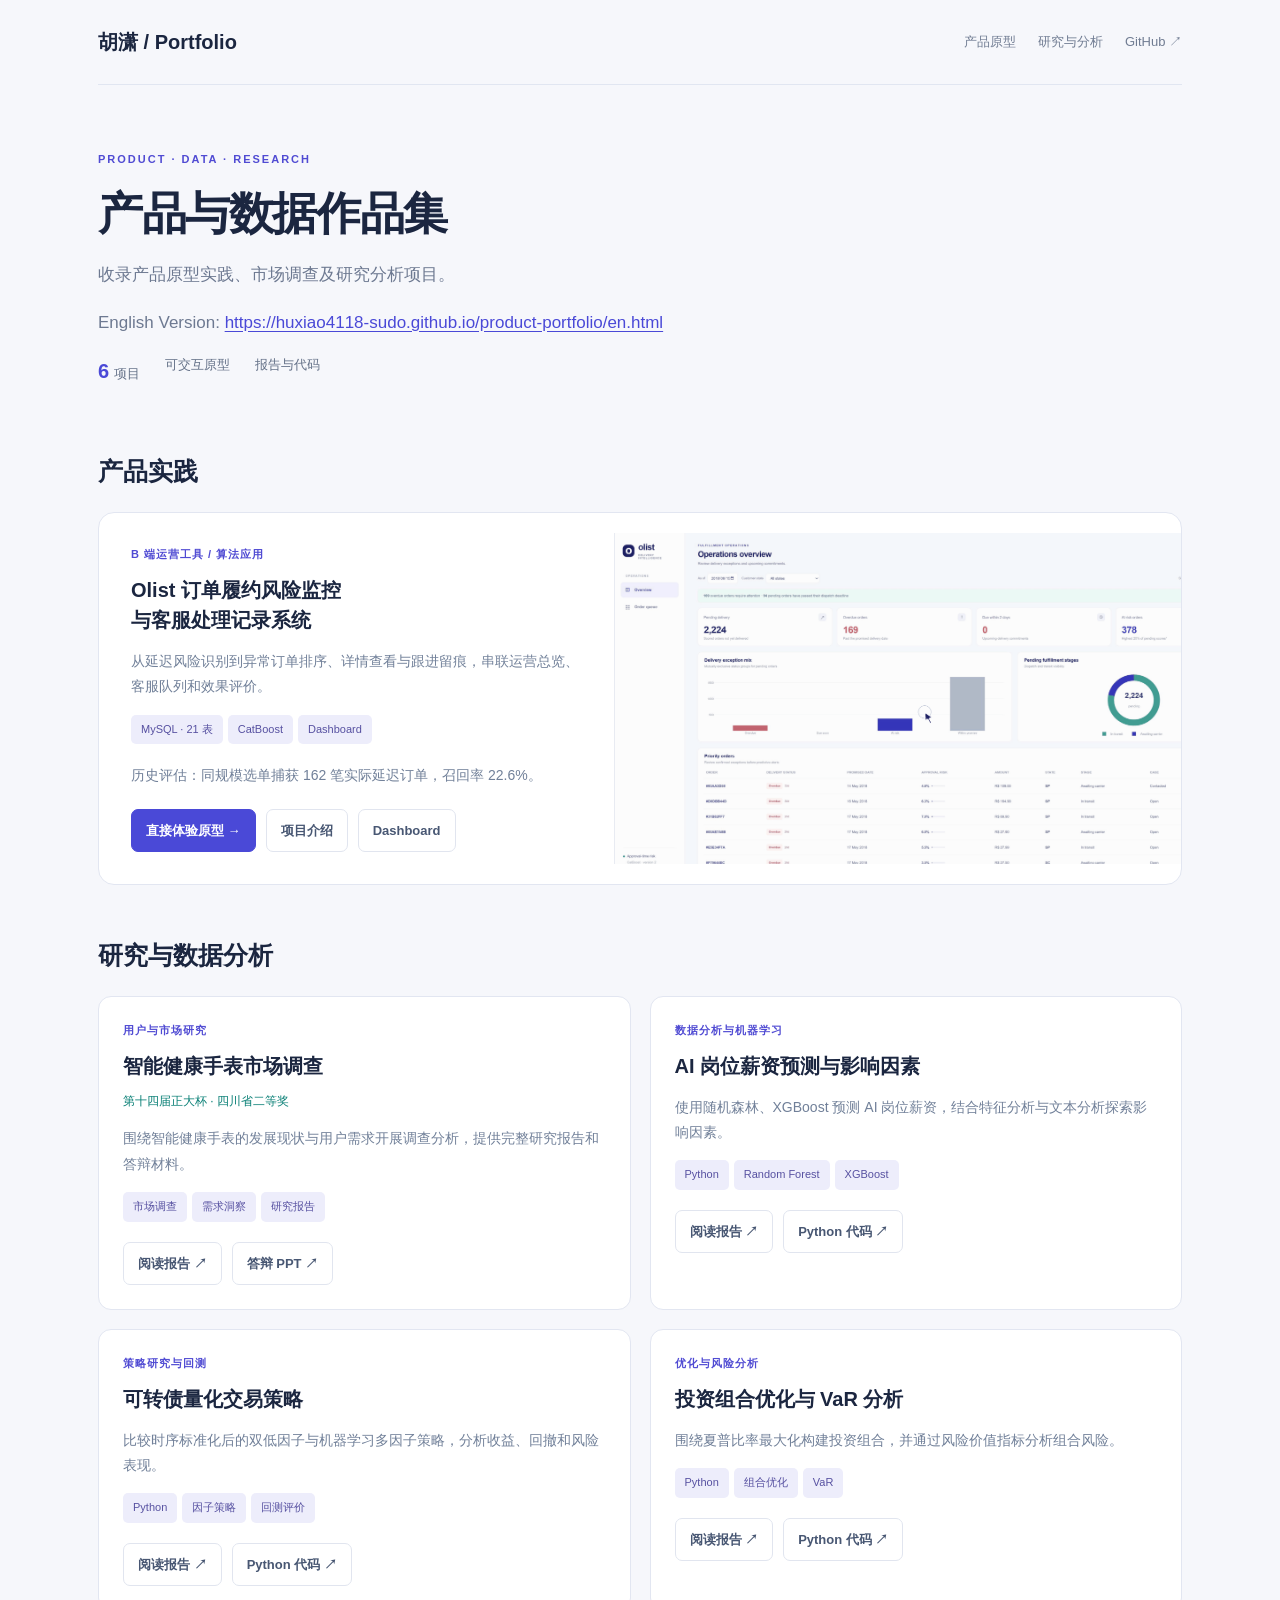
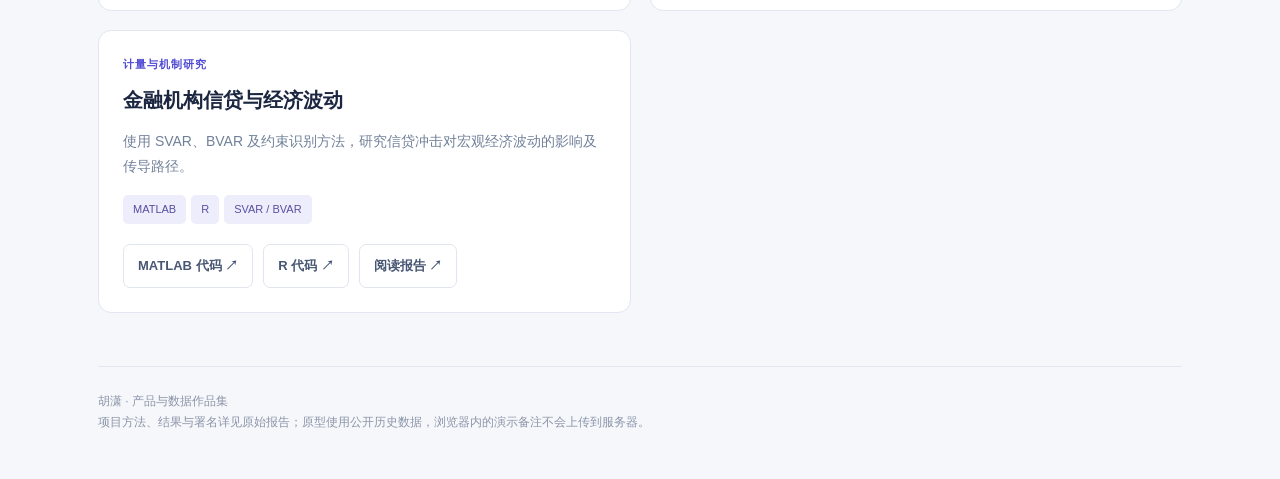
==== commit 8858adba: "Add English portfolio homepage and language links" ====
--- a/index.html
+++ b/index.html
@@ -1 +1 @@
-<!doctype html><html lang="zh-CN"><head><meta charset="utf-8"><meta name="viewport" content="width=device-width,initial-scale=1"><meta name="description" content="胡潇的产品与数据作品集：Olist 履约监控原型、用户研究、机器学习、策略分析与计量研究。"><title>胡潇｜产品与数据作品集</title><style>*{box-sizing:border-box}html{scroll-behavior:smooth}body{margin:0;background:#f6f7fb;color:#1b2640;font:15px/1.8 -apple-system,BlinkMacSystemFont,"Segoe UI","Microsoft YaHei",sans-serif}a{color:inherit;text-decoration:none}.wrap{max-width:1140px;margin:auto;padding:0 28px}.top{display:flex;justify-content:space-between;align-items:center;padding:24px 0;border-bottom:1px solid #e1e6f1}.brand{font-weight:750;font-size:20px}.top nav{display:flex;gap:22px;font-size:13px;color:#707c92}.hero{padding:65px 0 40px}.eyebrow{color:#504bd3;font-size:11px;letter-spacing:2px;font-weight:750}h1{font-size:45px;line-height:1.3;letter-spacing:-1.4px;margin:15px 0}.hero p{color:#6d7991;max-width:730px;font-size:17px}.pill{font-size:11px;padding:5px 10px;background:#ededfb;border-radius:5px;color:#5751a1;display:inline-block;margin:0 5px 5px 0}.section{padding:20px 0 28px}h2{font-size:25px;margin:0 0 18px}h3{font-size:20px;line-height:1.5;margin:10px 0}.featured{background:white;border:1px solid #e2e6f1;border-radius:16px;overflow:hidden;display:grid;grid-template-columns:1fr 1.1fr;align-items:center}.featured .text{padding:32px}.featured p,.card p{color:#718099;font-size:14px}.featured img{width:100%;display:block;border-left:1px solid #e8ebf2}.actions{display:flex;gap:10px;flex-wrap:wrap;margin-top:20px}.button{display:inline-block;padding:9px 14px;font-size:13px;border-radius:7px;border:1px solid #e1e5ef;background:#fff;color:#485773;font-weight:600}.primary{background:#4a49d7;border-color:#4a49d7;color:white}.button:hover{filter:brightness(.96)}.grid{display:grid;grid-template-columns:repeat(2,1fr);gap:19px}.card{background:white;border:1px solid #e2e6f1;border-radius:13px;overflow:hidden;display:flex;flex-direction:column}.card .body{padding:24px;flex:1}.category{font-size:11px;color:#504bd3;font-weight:700;letter-spacing:1px}.award{font-size:12px;color:#087f75}.card .actions{margin-top:15px}.fine{color:#8b95a8;font-size:12px}footer{border-top:1px solid #e1e6f1;margin-top:25px;padding:24px 0 45px;color:#8b95a8;font-size:12px}.project-count{display:flex;gap:25px;color:#647188;font-size:13px;padding-top:15px}.project-count b{color:#4a49d7;font-size:20px;margin-right:5px}@media(max-width:800px){h1{font-size:33px}.hero{padding-top:35px}.featured,.grid{grid-template-columns:1fr}.featured img{border-left:0;border-top:1px solid #e8ebf2}.wrap{padding:0 20px}.featured .text{padding:24px}.top nav{gap:12px}}</style></head><body><div class="wrap"><header class="top"><a class="brand" href="index.html">胡潇 / Portfolio</a><nav><a href="#product">产品原型</a><a href="#research">研究与分析</a><a href="https://github.com/huxiao4118-sudo/product-portfolio">GitHub ↗</a></nav></header><section class="hero"><div class="eyebrow">PRODUCT · DATA · RESEARCH</div><h1>产品与数据作品集</h1><p>收录产品原型实践、市场调查及研究分析项目。</p><div class="project-count"><span><b>6</b>项目</span><span>可交互原型</span><span>报告与代码</span></div></section><section class="section" id="product"><h2>产品实践</h2><article class="featured"><div class="text"><div class="category">B 端运营工具 / 算法应用</div><h3>Olist 订单履约风险监控<br>与客服处理记录系统</h3><p>从延迟风险识别到异常订单排序、详情查看与跟进留痕，串联运营总览、客服队列和效果评价。</p><span class="pill">MySQL · 21 表</span><span class="pill">CatBoost</span><span class="pill">Dashboard</span><p class="fine">历史评估：同规模选单捕获 162 笔实际延迟订单，召回率 22.6%。</p><div class="actions"><a class="button primary" href="projects/olist/offline_site/operations.html">直接体验原型 →</a><a class="button" href="projects/olist/index.html">项目介绍</a><a class="button" href="projects/olist/offline_site/dashboard.html">Dashboard</a></div></div><a href="projects/olist/offline_site/operations.html"><img src="projects/olist/demos/02_Overview_OrderQueue_HD.gif" alt="Olist 运营总览与客服订单队列演示"></a></article></section><section class="section" id="research"><h2>研究与数据分析</h2><div class="grid"><article class="card"><div class="body"><div class="category">用户与市场研究</div><h3>智能健康手表市场调查</h3><div class="award">第十四届正大杯 · 四川省二等奖</div><p>围绕智能健康手表的发展现状与用户需求开展调查分析，提供完整研究报告和答辩材料。</p><span class="pill">市场调查</span><span class="pill">需求洞察</span><span class="pill">研究报告</span><div class="actions"><a class="button" href="projects/market-research/report.pdf">阅读报告 ↗</a><a class="button" href="projects/market-research/presentation.pptx" download>答辩 PPT ↗</a></div></div></article><article class="card"><div class="body"><div class="category">数据分析与机器学习</div><h3>AI 岗位薪资预测与影响因素</h3><p>使用随机森林、XGBoost 预测 AI 岗位薪资，结合特征分析与文本分析探索影响因素。</p><span class="pill">Python</span><span class="pill">Random Forest</span><span class="pill">XGBoost</span><div class="actions"><a class="button" href="projects/ai-salary/report.pdf">阅读报告 ↗</a><a class="button" href="projects/ai-salary/analysis.py" download>Python 代码 ↗</a></div></div></article><article class="card"><div class="body"><div class="category">策略研究与回测</div><h3>可转债量化交易策略</h3><p>比较时序标准化后的双低因子与机器学习多因子策略，分析收益、回撤和风险表现。</p><span class="pill">Python</span><span class="pill">因子策略</span><span class="pill">回测评价</span><div class="actions"><a class="button" href="projects/convertible-bonds/report.pdf">阅读报告 ↗</a><a class="button" href="projects/convertible-bonds/analysis.py" download>Python 代码 ↗</a></div></div></article><article class="card"><div class="body"><div class="category">优化与风险分析</div><h3>投资组合优化与 VaR 分析</h3><p>围绕夏普比率最大化构建投资组合，并通过风险价值指标分析组合风险。</p><span class="pill">Python</span><span class="pill">组合优化</span><span class="pill">VaR</span><div class="actions"><a class="button" href="projects/portfolio-var/report.pdf">阅读报告 ↗</a><a class="button" href="projects/portfolio-var/analysis.py" download>Python 代码 ↗</a></div></div></article><article class="card"><div class="body"><div class="category">计量与机制研究</div><h3>金融机构信贷与经济波动</h3><p>使用 SVAR、BVAR 及约束识别方法，研究信贷冲击对宏观经济波动的影响及传导路径。</p><span class="pill">MATLAB</span><span class="pill">R</span><span class="pill">SVAR / BVAR</span><div class="actions"><a class="button" href="projects/credit-research/analysis.m" download>MATLAB 代码 ↗</a><a class="button" href="projects/credit-research/analysis.r" download>R 代码 ↗</a><a class="button" href="projects/credit-research/report.pdf">阅读报告 ↗</a></div></div></article></div></section><footer>胡潇 · 产品与数据作品集<br>项目方法、结果与署名详见原始报告；原型使用公开历史数据，浏览器内的演示备注不会上传到服务器。</footer></div></body></html>
+<!doctype html><html lang="zh-CN"><head><meta charset="utf-8"><meta name="viewport" content="width=device-width,initial-scale=1"><meta name="description" content="胡潇的产品与数据作品集：Olist 履约监控原型、用户研究、机器学习、策略分析与计量研究。"><title>胡潇｜产品与数据作品集</title><style>*{box-sizing:border-box}html{scroll-behavior:smooth}body{margin:0;background:#f6f7fb;color:#1b2640;font:15px/1.8 -apple-system,BlinkMacSystemFont,"Segoe UI","Microsoft YaHei",sans-serif}a{color:inherit;text-decoration:none}.wrap{max-width:1140px;margin:auto;padding:0 28px}.top{display:flex;justify-content:space-between;align-items:center;padding:24px 0;border-bottom:1px solid #e1e6f1}.brand{font-weight:750;font-size:20px}.top nav{display:flex;gap:22px;font-size:13px;color:#707c92}.hero{padding:65px 0 40px}.eyebrow{color:#504bd3;font-size:11px;letter-spacing:2px;font-weight:750}h1{font-size:45px;line-height:1.3;letter-spacing:-1.4px;margin:15px 0}.hero p{color:#6d7991;max-width:730px;font-size:17px}.pill{font-size:11px;padding:5px 10px;background:#ededfb;border-radius:5px;color:#5751a1;display:inline-block;margin:0 5px 5px 0}.section{padding:20px 0 28px}h2{font-size:25px;margin:0 0 18px}h3{font-size:20px;line-height:1.5;margin:10px 0}.featured{background:white;border:1px solid #e2e6f1;border-radius:16px;overflow:hidden;display:grid;grid-template-columns:1fr 1.1fr;align-items:center}.featured .text{padding:32px}.featured p,.card p{color:#718099;font-size:14px}.featured img{width:100%;display:block;border-left:1px solid #e8ebf2}.actions{display:flex;gap:10px;flex-wrap:wrap;margin-top:20px}.button{display:inline-block;padding:9px 14px;font-size:13px;border-radius:7px;border:1px solid #e1e5ef;background:#fff;color:#485773;font-weight:600}.primary{background:#4a49d7;border-color:#4a49d7;color:white}.button:hover{filter:brightness(.96)}.grid{display:grid;grid-template-columns:repeat(2,1fr);gap:19px}.card{background:white;border:1px solid #e2e6f1;border-radius:13px;overflow:hidden;display:flex;flex-direction:column}.card .body{padding:24px;flex:1}.category{font-size:11px;color:#504bd3;font-weight:700;letter-spacing:1px}.award{font-size:12px;color:#087f75}.card .actions{margin-top:15px}.fine{color:#8b95a8;font-size:12px}footer{border-top:1px solid #e1e6f1;margin-top:25px;padding:24px 0 45px;color:#8b95a8;font-size:12px}.project-count{display:flex;gap:25px;color:#647188;font-size:13px;padding-top:15px}.project-count b{color:#4a49d7;font-size:20px;margin-right:5px}@media(max-width:800px){h1{font-size:33px}.hero{padding-top:35px}.featured,.grid{grid-template-columns:1fr}.featured img{border-left:0;border-top:1px solid #e8ebf2}.wrap{padding:0 20px}.featured .text{padding:24px}.top nav{gap:12px}}.language-link{font-size:14px;margin:12px 0 0;color:#647188}.language-link a{color:#4a49d7;text-decoration:underline;text-underline-offset:3px;overflow-wrap:anywhere}</style></head><body><div class="wrap"><header class="top"><a class="brand" href="index.html">胡潇 / Portfolio</a><nav><a href="#product">产品原型</a><a href="#research">研究与分析</a><a href="https://github.com/huxiao4118-sudo/product-portfolio">GitHub ↗</a></nav></header><section class="hero"><div class="eyebrow">PRODUCT · DATA · RESEARCH</div><h1>产品与数据作品集</h1><p>收录产品原型实践、市场调查及研究分析项目。</p><p class="language-link">English Version: <a href="en.html" lang="en" hreflang="en">https://huxiao4118-sudo.github.io/product-portfolio/en.html</a></p><div class="project-count"><span><b>6</b>项目</span><span>可交互原型</span><span>报告与代码</span></div></section><section class="section" id="product"><h2>产品实践</h2><article class="featured"><div class="text"><div class="category">B 端运营工具 / 算法应用</div><h3>Olist 订单履约风险监控<br>与客服处理记录系统</h3><p>从延迟风险识别到异常订单排序、详情查看与跟进留痕，串联运营总览、客服队列和效果评价。</p><span class="pill">MySQL · 21 表</span><span class="pill">CatBoost</span><span class="pill">Dashboard</span><p class="fine">历史评估：同规模选单捕获 162 笔实际延迟订单，召回率 22.6%。</p><div class="actions"><a class="button primary" href="projects/olist/offline_site/operations.html">直接体验原型 →</a><a class="button" href="projects/olist/index.html">项目介绍</a><a class="button" href="projects/olist/offline_site/dashboard.html">Dashboard</a></div></div><a href="projects/olist/offline_site/operations.html"><img src="projects/olist/demos/02_Overview_OrderQueue_HD.gif" alt="Olist 运营总览与客服订单队列演示"></a></article></section><section class="section" id="research"><h2>研究与数据分析</h2><div class="grid"><article class="card"><div class="body"><div class="category">用户与市场研究</div><h3>智能健康手表市场调查</h3><div class="award">第十四届正大杯 · 四川省二等奖</div><p>围绕智能健康手表的发展现状与用户需求开展调查分析，提供完整研究报告和答辩材料。</p><span class="pill">市场调查</span><span class="pill">需求洞察</span><span class="pill">研究报告</span><div class="actions"><a class="button" href="projects/market-research/report.pdf">阅读报告 ↗</a><a class="button" href="projects/market-research/presentation.pptx" download>答辩 PPT ↗</a></div></div></article><article class="card"><div class="body"><div class="category">数据分析与机器学习</div><h3>AI 岗位薪资预测与影响因素</h3><p>使用随机森林、XGBoost 预测 AI 岗位薪资，结合特征分析与文本分析探索影响因素。</p><span class="pill">Python</span><span class="pill">Random Forest</span><span class="pill">XGBoost</span><div class="actions"><a class="button" href="projects/ai-salary/report.pdf">阅读报告 ↗</a><a class="button" href="projects/ai-salary/analysis.py" download>Python 代码 ↗</a></div></div></article><article class="card"><div class="body"><div class="category">策略研究与回测</div><h3>可转债量化交易策略</h3><p>比较时序标准化后的双低因子与机器学习多因子策略，分析收益、回撤和风险表现。</p><span class="pill">Python</span><span class="pill">因子策略</span><span class="pill">回测评价</span><div class="actions"><a class="button" href="projects/convertible-bonds/report.pdf">阅读报告 ↗</a><a class="button" href="projects/convertible-bonds/analysis.py" download>Python 代码 ↗</a></div></div></article><article class="card"><div class="body"><div class="category">优化与风险分析</div><h3>投资组合优化与 VaR 分析</h3><p>围绕夏普比率最大化构建投资组合，并通过风险价值指标分析组合风险。</p><span class="pill">Python</span><span class="pill">组合优化</span><span class="pill">VaR</span><div class="actions"><a class="button" href="projects/portfolio-var/report.pdf">阅读报告 ↗</a><a class="button" href="projects/portfolio-var/analysis.py" download>Python 代码 ↗</a></div></div></article><article class="card"><div class="body"><div class="category">计量与机制研究</div><h3>金融机构信贷与经济波动</h3><p>使用 SVAR、BVAR 及约束识别方法，研究信贷冲击对宏观经济波动的影响及传导路径。</p><span class="pill">MATLAB</span><span class="pill">R</span><span class="pill">SVAR / BVAR</span><div class="actions"><a class="button" href="projects/credit-research/analysis.m" download>MATLAB 代码 ↗</a><a class="button" href="projects/credit-research/analysis.r" download>R 代码 ↗</a><a class="button" href="projects/credit-research/report.pdf">阅读报告 ↗</a></div></div></article></div></section><footer>胡潇 · 产品与数据作品集<br>项目方法、结果与署名详见原始报告；原型使用公开历史数据，浏览器内的演示备注不会上传到服务器。</footer></div></body></html>
